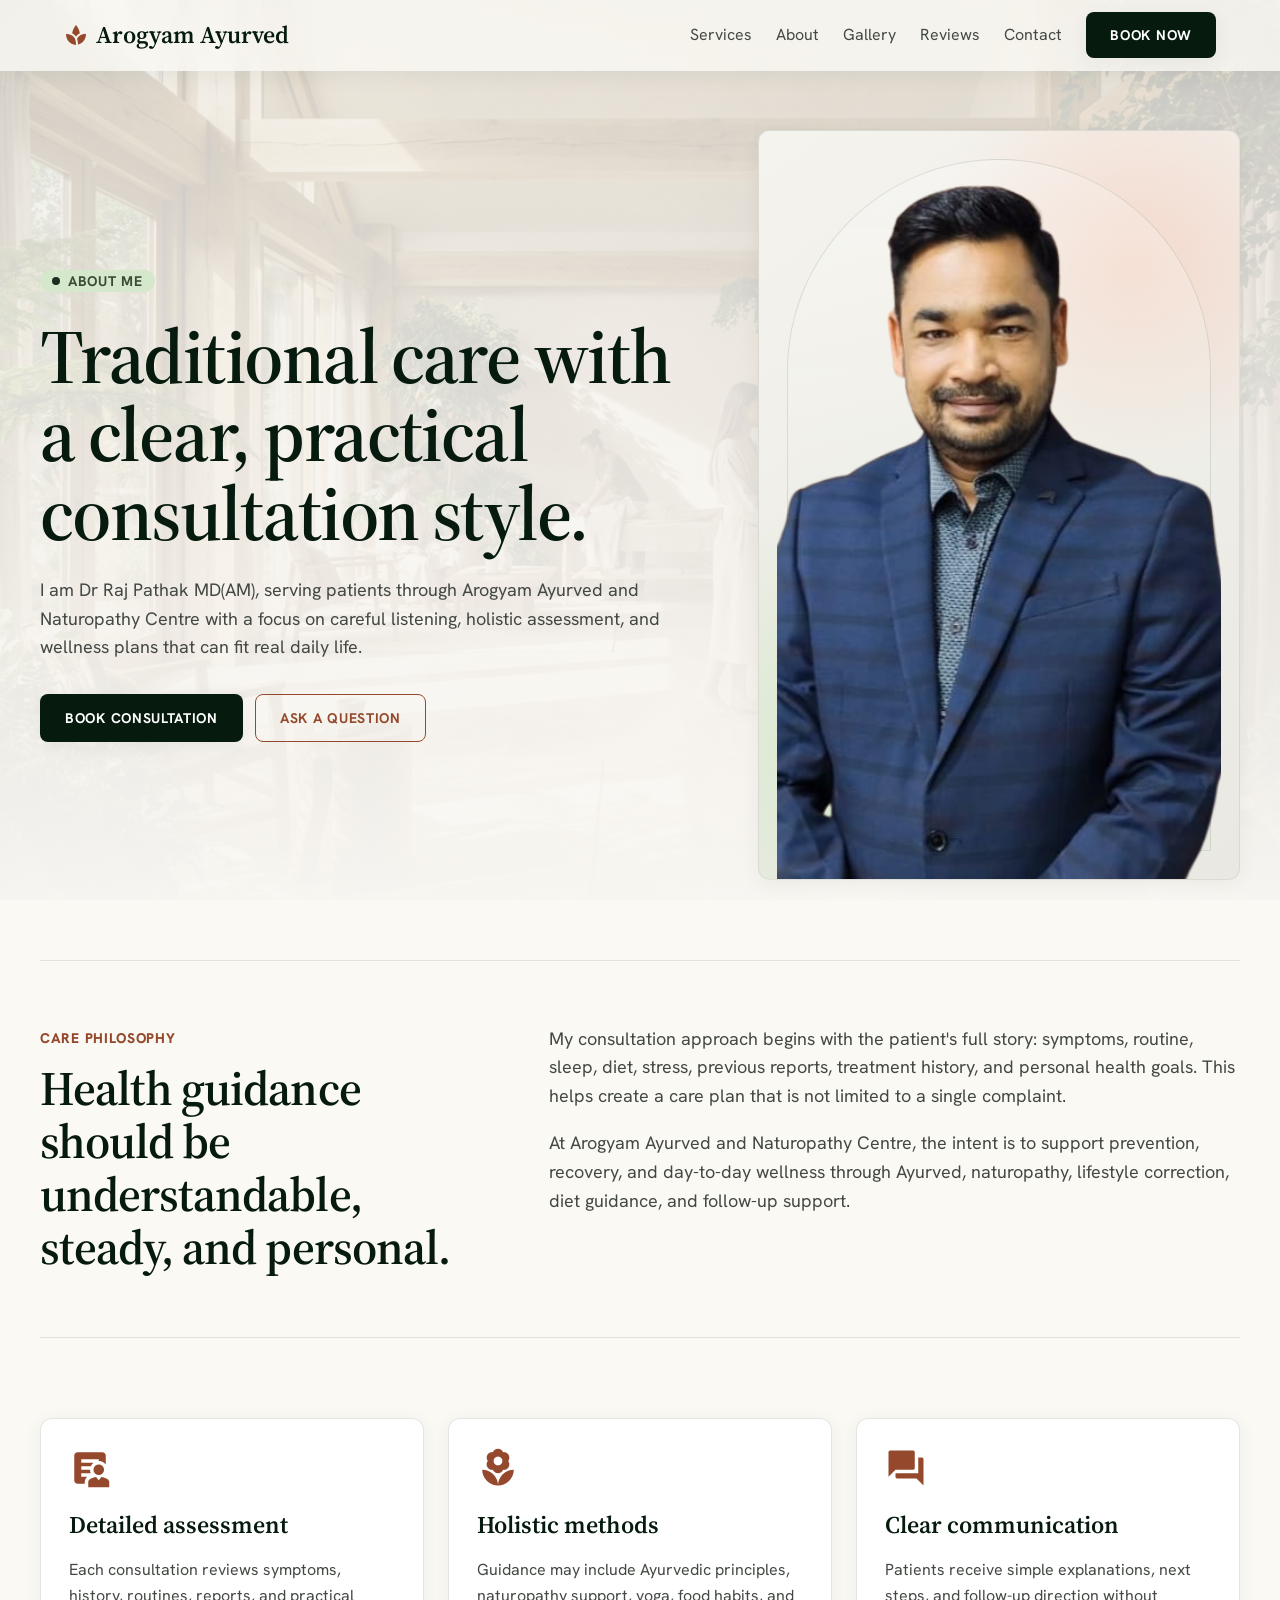
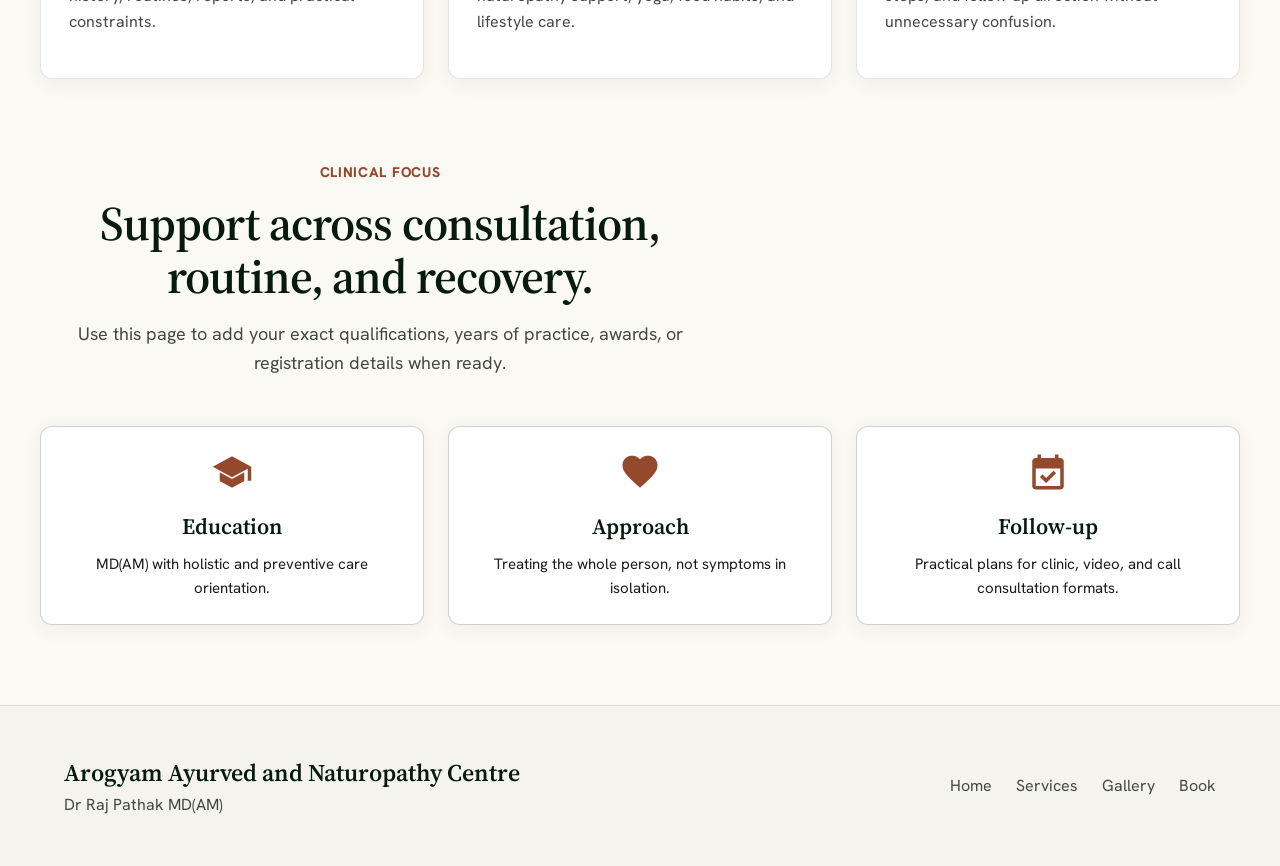
==== about-me.html @ 29e3ee37 "initial commit" ====
<!doctype html>
<html lang="en">
  <head>
    <meta charset="UTF-8" />
    <meta name="viewport" content="width=device-width, initial-scale=1.0" />
    <meta name="description" content="About Dr Raj Pathak MD(AM), consultation approach, and care philosophy at Arogyam Ayurved and Naturopathy Centre." />
    <title>About Me | Arogyam Ayurved and Naturopathy Centre</title>
    <link rel="preconnect" href="https://fonts.googleapis.com" />
    <link rel="preconnect" href="https://fonts.gstatic.com" crossorigin />
    <link href="https://fonts.googleapis.com/css2?family=Hanken+Grotesk:wght@400;600;700;800&family=Source+Serif+4:opsz,wght@8..60,500;8..60,600&display=swap" rel="stylesheet" />
    <link href="https://fonts.googleapis.com/css2?family=Material+Symbols+Outlined:wght,FILL@100..700,0..1&display=swap" rel="stylesheet" />
    <link rel="stylesheet" href="styles.css" />
  </head>
  <body>
    <div class="shader-bg" aria-hidden="true">
      <canvas id="shader-canvas"></canvas>
    </div>

    <header class="site-header" data-header>
      <a class="brand" href="index.html">
        <span class="material-symbols-outlined brand-icon">spa</span>
        <span>Arogyam Ayurved</span>
      </a>
      <button class="nav-toggle" type="button" aria-label="Open navigation" aria-expanded="false" data-nav-toggle>
        <span class="material-symbols-outlined">menu</span>
      </button>
      <nav class="site-nav" data-nav>
        <a href="index.html#services">Services</a>
        <a href="about-me.html">About</a>
        <a href="gallery.html">Gallery</a>
        <a href="index.html#reviews">Reviews</a>
        <a href="index.html#contact">Contact</a>
        <a class="nav-cta" href="consultation.html">Book Now</a>
      </nav>
    </header>

    <main>
      <section class="about-page-hero section-shell reveal">
        <div class="about-page-copy">
          <span class="chip"><span></span>About me</span>
          <h1>Traditional care with a clear, practical consultation style.</h1>
          <p>
            I am Dr Raj Pathak MD(AM), serving patients through Arogyam Ayurved and Naturopathy Centre with
            a focus on careful listening, holistic assessment, and wellness plans that can fit real daily life.
          </p>
          <div class="action-row">
            <a class="btn btn-primary" href="consultation.html">Book Consultation</a>
            <a class="btn btn-secondary" href="index.html#contact">Ask a Question</a>
          </div>
        </div>
        <div class="about-photo soft-glow">
          <img src="assets/dr-raj-pathak_placeholder.png" alt="Dr Raj Pathak MD(AM)" />
        </div>
      </section>

      <section class="section-shell about-story reveal">
        <div>
          <span class="eyebrow">Care philosophy</span>
          <h2>Health guidance should be understandable, steady, and personal.</h2>
        </div>
        <div class="story-copy">
          <p>
            My consultation approach begins with the patient's full story: symptoms, routine, sleep, diet,
            stress, previous reports, treatment history, and personal health goals. This helps create a
            care plan that is not limited to a single complaint.
          </p>
          <p>
            At Arogyam Ayurved and Naturopathy Centre, the intent is to support prevention, recovery,
            and day-to-day wellness through Ayurved, naturopathy, lifestyle correction, diet guidance,
            and follow-up support.
          </p>
        </div>
      </section>

      <section class="section-shell values-grid">
        <article class="value-card reveal delay-1">
          <span class="material-symbols-outlined">clinical_notes</span>
          <h3>Detailed assessment</h3>
          <p>Each consultation reviews symptoms, history, routines, reports, and practical constraints.</p>
        </article>
        <article class="value-card reveal delay-2">
          <span class="material-symbols-outlined">local_florist</span>
          <h3>Holistic methods</h3>
          <p>Guidance may include Ayurvedic principles, naturopathy support, yoga, food habits, and lifestyle care.</p>
        </article>
        <article class="value-card reveal delay-3">
          <span class="material-symbols-outlined">forum</span>
          <h3>Clear communication</h3>
          <p>Patients receive simple explanations, next steps, and follow-up direction without unnecessary confusion.</p>
        </article>
      </section>

      <section class="section-shell about-credentials reveal">
        <div class="section-heading">
          <span class="eyebrow">Clinical focus</span>
          <h2>Support across consultation, routine, and recovery.</h2>
          <p>Use this page to add your exact qualifications, years of practice, awards, or registration details when ready.</p>
        </div>
        <div class="credential-grid">
          <div>
            <span class="material-symbols-outlined">school</span>
            <strong>Education</strong>
            <p>MD(AM) with holistic and preventive care orientation.</p>
          </div>
          <div>
            <span class="material-symbols-outlined">favorite</span>
            <strong>Approach</strong>
            <p>Treating the whole person, not symptoms in isolation.</p>
          </div>
          <div>
            <span class="material-symbols-outlined">event_available</span>
            <strong>Follow-up</strong>
            <p>Practical plans for clinic, video, and call consultation formats.</p>
          </div>
        </div>
      </section>
    </main>

    <footer class="site-footer">
      <div>
        <strong>Arogyam Ayurved and Naturopathy Centre</strong>
        <span>Dr Raj Pathak MD(AM)</span>
      </div>
      <nav>
        <a href="index.html">Home</a>
        <a href="index.html#services">Services</a>
        <a href="gallery.html">Gallery</a>
        <a href="consultation.html">Book</a>
      </nav>
    </footer>

    <script src="script.js"></script>
  </body>
</html>
---- styles.css ----
:root {
  --surface: #fbf9f4;
  --surface-container-lowest: #ffffff;
  --surface-container-low: #f5f3ee;
  --surface-container: #f0eee9;
  --surface-container-high: #eae8e3;
  --surface-variant: #e4e2dd;
  --on-surface: #1b1c19;
  --on-surface-variant: #434843;
  --outline: #737973;
  --outline-variant: #c3c8c1;
  --primary: #061b0e;
  --primary-container: #1b3022;
  --on-primary: #ffffff;
  --surface-tint: #4d6453;
  --secondary: #94492c;
  --secondary-container: #fe9d7a;
  --tertiary: #0c1a09;
  --tertiary-fixed: #d5e8cb;
  --shadow-glow: 0 4px 20px rgba(27, 48, 34, 0.06);
  --container: 1200px;
  --gutter: 24px;
}

* {
  box-sizing: border-box;
}

html {
  scroll-behavior: smooth;
}

body {
  min-height: 100vh;
  margin: 0;
  color: var(--on-surface);
  background: var(--surface);
  font-family: "Hanken Grotesk", ui-sans-serif, system-ui, -apple-system, BlinkMacSystemFont, "Segoe UI", sans-serif;
  font-size: 16px;
  line-height: 1.6;
  overflow-x: hidden;
}

body::before {
  content: "";
  position: fixed;
  inset: 0;
  z-index: -2;
  background:
    linear-gradient(180deg, rgba(251, 249, 244, 0.78), rgba(251, 249, 244, 0.98)),
    linear-gradient(90deg, rgba(6, 27, 14, 0.16), rgba(148, 73, 44, 0.08)),
    url("stitch_holistic_ayurvedic_wellness_portal/a_wide_angle_cinematic_photograph_of_a_luxury_ayurvedic_and_naturopathic_clinic/screen.png") center / cover no-repeat;
  filter: saturate(0.9);
}

img {
  display: block;
  max-width: 100%;
}

a {
  color: inherit;
  text-decoration: none;
}

button,
input,
select,
textarea {
  font: inherit;
}

.material-symbols-outlined {
  font-variation-settings: "FILL" 0, "wght" 400, "GRAD" 0, "opsz" 24;
}

.shader-bg {
  position: fixed;
  inset: 0;
  z-index: -3;
  opacity: 0.2;
  pointer-events: none;
  mix-blend-mode: multiply;
}

.shader-bg canvas {
  width: 100%;
  height: 100%;
  display: block;
}

.soft-glow {
  box-shadow: var(--shadow-glow);
}

.site-header {
  position: fixed;
  top: 0;
  left: 0;
  right: 0;
  z-index: 50;
  display: flex;
  align-items: center;
  justify-content: space-between;
  gap: 24px;
  padding: 12px max(24px, calc((100vw - var(--container)) / 2 + 24px));
  border-bottom: 1px solid transparent;
  background: rgba(251, 249, 244, 0.8);
  box-shadow: var(--shadow-glow);
  backdrop-filter: blur(14px);
  transition: background 220ms ease, border-color 220ms ease;
}

.site-header.scrolled {
  border-color: rgba(195, 200, 193, 0.45);
  background: rgba(251, 249, 244, 0.95);
}

.brand {
  display: inline-flex;
  align-items: center;
  gap: 8px;
  color: var(--primary);
  font-family: "Source Serif 4", serif;
  font-size: 24px;
  font-weight: 600;
  line-height: 1.4;
}

.brand-icon {
  color: var(--secondary);
  font-variation-settings: "FILL" 1, "wght" 400, "GRAD" 0, "opsz" 24;
}

.site-nav {
  display: flex;
  align-items: center;
  gap: 24px;
}

.site-nav a {
  color: var(--on-surface-variant);
  padding: 4px 0;
  transition: color 180ms ease, transform 180ms ease;
}

.site-nav a:hover {
  color: var(--primary);
  transform: translateY(-1px);
}

.site-nav .nav-cta {
  padding: 12px 24px;
  border-radius: 8px;
  color: var(--on-primary);
  background: var(--primary);
  font-size: 14px;
  font-weight: 700;
  letter-spacing: 0.05em;
  text-transform: uppercase;
  box-shadow: var(--shadow-glow);
}

.site-nav .nav-cta:hover {
  color: var(--on-primary);
  background: var(--surface-tint);
}

.nav-toggle {
  display: none;
  border: 0;
  color: var(--primary);
  background: transparent;
  cursor: pointer;
}

.section-shell {
  width: min(var(--container), calc(100% - 48px));
  margin: 0 auto;
}

.hero {
  display: grid;
  grid-template-columns: minmax(0, 0.9fr) minmax(360px, 1.1fr);
  gap: 48px;
  align-items: center;
  min-height: 100vh;
  padding: 120px 0 80px;
}

.hero-copy {
  max-width: 620px;
}

.chip {
  display: inline-flex;
  align-items: center;
  gap: 8px;
  padding: 4px 12px;
  border-radius: 9999px;
  color: #3b4b36;
  background: var(--tertiary-fixed);
  font-size: 14px;
  font-weight: 700;
  letter-spacing: 0.05em;
  line-height: 1;
  text-transform: uppercase;
}

.chip span {
  width: 8px;
  height: 8px;
  border-radius: 9999px;
  background: var(--primary-container);
}

h1,
h2,
h3 {
  margin: 0;
  color: var(--primary);
  font-family: "Source Serif 4", serif;
  font-weight: 600;
}

h1 {
  margin-top: 24px;
  font-size: clamp(3.2rem, 6vw, 5.75rem);
  line-height: 1.02;
  letter-spacing: -0.02em;
}

h2 {
  font-size: clamp(2.25rem, 4vw, 3rem);
  line-height: 1.1;
  letter-spacing: -0.02em;
}

h3 {
  font-size: 24px;
  line-height: 1.35;
}

.hero p,
.section-heading p,
.intro-panel p,
.about-content p,
.cta-panel p,
.consultation-hero p,
.booking-card p,
.service-body p,
.doctor-card span {
  color: var(--on-surface-variant);
}

.hero p,
.consultation-hero p {
  max-width: 640px;
  margin: 24px 0 0;
  font-size: 18px;
}

.action-row {
  display: flex;
  flex-wrap: wrap;
  gap: 12px;
  margin-top: 32px;
}

.btn,
.booking-card button {
  display: inline-flex;
  align-items: center;
  justify-content: center;
  min-height: 48px;
  padding: 12px 24px;
  border: 1px solid transparent;
  border-radius: 8px;
  cursor: pointer;
  font-size: 14px;
  font-weight: 700;
  letter-spacing: 0.05em;
  line-height: 1;
  text-transform: uppercase;
  transition: transform 180ms ease, background 180ms ease, color 180ms ease, border-color 180ms ease;
}

.btn:hover,
.booking-card button:hover {
  transform: translateY(-2px);
}

.btn-primary {
  color: var(--on-primary);
  background: var(--primary);
  box-shadow: var(--shadow-glow);
}

.btn-primary:hover {
  background: var(--surface-tint);
}

.btn-secondary {
  color: var(--secondary);
  border-color: var(--secondary);
  background: transparent;
}

.btn-secondary:hover {
  color: var(--on-primary);
  background: var(--secondary);
}

.hero-photo,
.about-photo {
  position: relative;
  overflow: hidden;
  border: 1px solid rgba(195, 200, 193, 0.45);
  border-radius: 12px;
  background:
    radial-gradient(circle at 78% 18%, rgba(254, 157, 122, 0.28), transparent 13rem),
    radial-gradient(circle at 18% 82%, rgba(213, 232, 203, 0.85), transparent 16rem),
    linear-gradient(145deg, var(--surface-container-low), var(--surface-container-high));
}

.hero-photo {
  min-height: 650px;
}

.hero-photo::before,
.about-photo::before {
  content: "";
  position: absolute;
  inset: 28px;
  border: 1px solid rgba(77, 100, 83, 0.16);
  border-radius: 9999px 9999px 12px 12px;
  background: linear-gradient(180deg, rgba(255, 255, 255, 0.24), rgba(213, 232, 203, 0.22));
}

.hero-photo img,
.about-photo img {
  width: 100%;
  height: 100%;
  object-fit: cover;
}

.hero-photo img {
  position: absolute;
  inset: 0;
  z-index: 1;
  object-fit: contain;
  object-position: center bottom;
  padding: 22px 18px 0;
}

.photo-note {
  z-index: 2;
  position: absolute;
  left: 24px;
  right: 24px;
  bottom: 24px;
  display: flex;
  justify-content: space-between;
  gap: 16px;
  padding: 16px;
  border: 1px solid rgba(195, 200, 193, 0.55);
  border-radius: 12px;
  background: rgba(251, 249, 244, 0.88);
  backdrop-filter: blur(12px);
}

.photo-note strong,
.photo-note span {
  display: block;
}

.photo-note span {
  color: var(--on-surface-variant);
}

.intro-panel,
.care-path,
.cta-panel {
  padding: 48px;
  border: 1px solid rgba(195, 200, 193, 0.5);
  border-radius: 24px;
  background: var(--surface-container-low);
  text-align: center;
  box-shadow: var(--shadow-glow);
}

.care-path {
  display: grid;
  grid-template-columns: 0.8fr 1.2fr;
  gap: 48px;
  align-items: center;
  text-align: left;
}

.care-path h2 {
  margin-top: 12px;
}

.path-steps {
  display: grid;
  grid-template-columns: repeat(3, minmax(0, 1fr));
  gap: 12px;
}

.path-steps article {
  min-height: 190px;
  padding: 24px;
  border: 1px solid rgba(195, 200, 193, 0.5);
  border-radius: 16px;
  background: var(--surface-container-lowest);
}

.path-steps span {
  color: var(--secondary);
  font-size: 14px;
  font-weight: 800;
  letter-spacing: 0.05em;
}

.path-steps strong {
  display: block;
  margin-top: 28px;
  color: var(--primary);
  font-family: "Source Serif 4", serif;
  font-size: 24px;
  font-weight: 600;
}

.path-steps p {
  margin: 8px 0 0;
  color: var(--on-surface-variant);
}

.intro-panel .material-symbols-outlined,
.cta-panel .material-symbols-outlined {
  color: var(--primary);
  font-size: 36px;
  opacity: 0.45;
}

.intro-panel h2,
.cta-panel h2 {
  max-width: 760px;
  margin: 16px auto 12px;
}

.intro-panel p,
.cta-panel p {
  max-width: 620px;
  margin: 0 auto;
  font-size: 18px;
}

.services-section,
.about-grid,
.about-window,
.gallery-section,
.reviews-section {
  padding: 80px 0;
}

.section-heading {
  max-width: 680px;
  margin-bottom: 48px;
  text-align: center;
}

.services-section .section-heading,
.gallery-section .section-heading {
  margin-left: auto;
  margin-right: auto;
}

.eyebrow,
.service-body span {
  display: inline-block;
  color: var(--secondary);
  font-size: 14px;
  font-weight: 800;
  letter-spacing: 0.05em;
  line-height: 1;
  text-transform: uppercase;
}

.section-heading h2 {
  margin-top: 12px;
}

.section-heading p {
  margin: 18px auto 0;
  font-size: 18px;
}

.services-grid {
  display: grid;
  grid-template-columns: repeat(3, minmax(0, 1fr));
  gap: 24px;
}

.service-card {
  display: flex;
  min-height: 100%;
  overflow: hidden;
  flex-direction: column;
  border: 1px solid rgba(12, 26, 9, 0.2);
  border-radius: 12px;
  background: var(--surface-container-lowest);
  box-shadow: var(--shadow-glow);
  transition: transform 300ms ease, box-shadow 300ms ease;
}

.service-card:hover {
  transform: translateY(-6px);
  box-shadow: 0 18px 40px rgba(27, 48, 34, 0.1);
}

.service-image {
  position: relative;
  width: 100%;
  aspect-ratio: 4 / 5;
  overflow: hidden;
  background: var(--surface-variant);
}

.service-image img,
.gallery-item img {
  width: 100%;
  height: 100%;
  object-fit: cover;
  transition: transform 700ms ease;
}

.service-card:hover .service-image img,
.gallery-item:hover img {
  transform: scale(1.045);
}

.service-body {
  display: flex;
  flex: 1;
  flex-direction: column;
  padding: 24px;
}

.service-body h3 {
  margin-top: 8px;
  margin-bottom: 12px;
}

.service-body p {
  flex: 1;
  margin: 0 0 24px;
}

.service-body a {
  display: inline-flex;
  align-items: center;
  gap: 4px;
  color: var(--primary-container);
  font-size: 14px;
  font-weight: 800;
  letter-spacing: 0.05em;
  text-transform: uppercase;
  transition: color 180ms ease;
}

.service-body a:hover {
  color: var(--secondary);
}

.about-grid {
  display: grid;
  grid-template-columns: minmax(280px, 0.78fr) minmax(0, 1.22fr);
  gap: 48px;
  align-items: center;
}

.about-window {
  display: grid;
  grid-template-columns: minmax(260px, 0.55fr) minmax(0, 1fr);
  gap: 32px;
  align-items: stretch;
}

.about-photo {
  min-height: 600px;
}

.about-window-photo {
  min-height: 420px;
}

.about-photo img {
  position: relative;
  z-index: 1;
  object-fit: contain;
  object-position: center bottom;
  padding: 28px 18px 0;
}

.about-content h2 {
  margin: 12px 0 18px;
}

.about-window-card {
  display: flex;
  flex-direction: column;
  justify-content: center;
  padding: 40px;
  border: 1px solid rgba(195, 200, 193, 0.45);
  border-radius: 12px;
  background: var(--surface-container-lowest);
  box-shadow: var(--shadow-glow);
}

.about-window-card h2 {
  margin: 12px 0 18px;
}

.about-window-card p,
.about-window-card h3,
.gallery-preview-copy p,
.review-card p,
.about-page-copy p,
.story-copy p,
.value-card p,
.gallery-page-hero p {
  color: var(--on-surface-variant);
}

.about-window-points {
  display: grid;
  gap: 12px;
  margin: 8px 0 28px;
}

.about-window-points span {
  display: inline-flex;
  align-items: center;
  gap: 10px;
  color: var(--primary);
  font-weight: 700;
}

.about-window-points .material-symbols-outlined {
  color: var(--secondary);
}

.credential-grid {
  display: grid;
  grid-template-columns: repeat(3, minmax(0, 1fr));
  gap: 24px;
  margin-top: 32px;
}

.credential-grid div {
  padding: 24px;
  border: 1px solid rgba(12, 26, 9, 0.2);
  border-radius: 12px;
  background: var(--surface-container-lowest);
  text-align: center;
  box-shadow: var(--shadow-glow);
}

.credential-grid .material-symbols-outlined {
  color: var(--secondary);
  font-size: 42px;
  font-variation-settings: "FILL" 1, "wght" 400, "GRAD" 0, "opsz" 24;
}

.credential-grid strong {
  display: block;
  margin: 8px 0;
  color: var(--primary);
  font-family: "Source Serif 4", serif;
  font-size: 22px;
  font-weight: 600;
}

.credential-grid p {
  margin: 0;
  font-size: 15px;
}

.gallery-grid {
  display: grid;
  grid-template-columns: repeat(12, 1fr);
  grid-auto-rows: 250px;
  gap: 12px;
}

.gallery-preview {
  display: grid;
  grid-template-columns: minmax(0, 1.25fr) minmax(300px, 0.75fr);
  gap: 24px;
  align-items: stretch;
}

.gallery-preview-copy {
  display: flex;
  min-height: 100%;
  flex-direction: column;
  justify-content: center;
  padding: 32px;
  border: 1px solid rgba(195, 200, 193, 0.45);
  border-radius: 12px;
  background: var(--surface-container-lowest);
  box-shadow: var(--shadow-glow);
}

.gallery-preview-copy h3 {
  margin-top: 12px;
}

.slideshow {
  position: relative;
  min-height: 460px;
  overflow: hidden;
  border: 1px solid rgba(195, 200, 193, 0.45);
  border-radius: 12px;
  background: var(--surface-container);
  box-shadow: var(--shadow-glow);
}

.slideshow.large {
  min-height: 620px;
}

.slide {
  position: absolute;
  inset: 0;
  margin: 0;
  opacity: 0;
  transition: opacity 450ms ease;
}

.slide.active {
  opacity: 1;
  z-index: 1;
}

.slide img {
  width: 100%;
  height: 100%;
  object-fit: cover;
}

.slide figcaption {
  position: absolute;
  left: 20px;
  bottom: 20px;
  z-index: 2;
  padding: 8px 14px;
  border-radius: 9999px;
  color: var(--secondary);
  background: rgba(251, 249, 244, 0.92);
  font-size: 14px;
  font-weight: 800;
  letter-spacing: 0.05em;
  text-transform: uppercase;
  backdrop-filter: blur(10px);
}

.slide-controls {
  position: absolute;
  right: 18px;
  bottom: 18px;
  z-index: 3;
  display: flex;
  gap: 8px;
}

.slide-controls button {
  display: inline-flex;
  width: 44px;
  height: 44px;
  align-items: center;
  justify-content: center;
  border: 1px solid rgba(195, 200, 193, 0.62);
  border-radius: 9999px;
  color: var(--primary);
  background: rgba(251, 249, 244, 0.92);
  cursor: pointer;
  transition: transform 180ms ease, background 180ms ease;
}

.slide-controls button:hover {
  transform: translateY(-2px);
  background: var(--tertiary-fixed);
}

.reviews-section {
  padding-top: 0;
}

.reviews-grid {
  display: grid;
  grid-template-columns: repeat(3, minmax(0, 1fr));
  gap: 24px;
}

.review-card,
.value-card {
  padding: 28px;
  border: 1px solid rgba(195, 200, 193, 0.45);
  border-radius: 12px;
  background: var(--surface-container-lowest);
  box-shadow: var(--shadow-glow);
}

.review-stars {
  color: var(--secondary);
  font-size: 20px;
  letter-spacing: 0.08em;
}

.review-card p {
  min-height: 96px;
  margin: 16px 0;
  font-size: 18px;
}

.review-card strong {
  color: var(--primary);
  font-family: "Source Serif 4", serif;
  font-size: 20px;
  font-weight: 600;
}

.review-meta {
  display: grid;
  gap: 2px;
}

.review-meta span,
.review-meta a {
  color: var(--on-surface-variant);
  font-size: 14px;
}

.review-meta a {
  width: fit-content;
  color: var(--secondary);
  font-weight: 800;
  text-decoration: underline;
  text-underline-offset: 3px;
}

.social-icon {
  width: 24px;
  height: 24px;
  flex: 0 0 auto;
  fill: none;
  stroke: var(--secondary);
  stroke-linecap: round;
  stroke-linejoin: round;
  stroke-width: 1.8;
}

.about-page-hero {
  display: grid;
  grid-template-columns: minmax(0, 1fr) minmax(320px, 0.72fr);
  gap: 48px;
  align-items: center;
  min-height: 100vh;
  padding: 130px 0 80px;
}

.about-page-copy p,
.gallery-page-hero p {
  max-width: 680px;
  margin: 24px 0 0;
  font-size: 18px;
}

.about-story {
  display: grid;
  grid-template-columns: minmax(0, 0.8fr) minmax(0, 1.2fr);
  gap: 48px;
  padding: 64px 0;
  border-top: 1px solid rgba(195, 200, 193, 0.45);
  border-bottom: 1px solid rgba(195, 200, 193, 0.45);
}

.about-story h2 {
  margin-top: 12px;
}

.story-copy p {
  margin-top: 0;
  font-size: 18px;
}

.values-grid {
  display: grid;
  grid-template-columns: repeat(3, minmax(0, 1fr));
  gap: 24px;
  padding: 80px 0;
}

.value-card .material-symbols-outlined {
  color: var(--secondary);
  font-size: 42px;
  font-variation-settings: "FILL" 1, "wght" 400, "GRAD" 0, "opsz" 24;
}

.value-card h3 {
  margin-top: 12px;
}

.about-credentials {
  padding-bottom: 80px;
}

.gallery-page-hero {
  max-width: 880px;
  padding: 150px 0 56px;
}

.gallery-feature,
.gallery-grid-section {
  padding-bottom: 80px;
}

.gallery-item {
  position: relative;
  grid-column: span 4;
  min-height: 250px;
  margin: 0;
  overflow: hidden;
  border-radius: 12px;
  background: var(--surface-container);
  box-shadow: var(--shadow-glow);
}

.gallery-item.wide {
  grid-column: span 8;
}

.gallery-item figcaption {
  position: absolute;
  left: 16px;
  bottom: 16px;
  padding: 6px 12px;
  border-radius: 9999px;
  color: var(--secondary);
  background: rgba(251, 249, 244, 0.9);
  font-size: 14px;
  font-weight: 800;
  letter-spacing: 0.05em;
  text-transform: uppercase;
  backdrop-filter: blur(10px);
}

.cta-panel {
  margin-bottom: 80px;
}

.cta-panel .btn {
  margin-top: 28px;
}

.contact-section {
  display: grid;
  grid-template-columns: minmax(0, 0.9fr) minmax(320px, 1.1fr);
  gap: 48px;
  align-items: start;
  padding: 0 0 80px;
}

.contact-section h2 {
  margin-top: 12px;
}

.contact-section p {
  max-width: 520px;
  color: var(--on-surface-variant);
  font-size: 18px;
}

.contact-methods {
  display: grid;
  gap: 12px;
  margin-top: 32px;
}

.contact-methods a {
  display: inline-flex;
  align-items: center;
  gap: 10px;
  color: var(--primary);
  font-weight: 700;
}

.contact-methods .material-symbols-outlined {
  color: var(--secondary);
}

.contact-form {
  display: grid;
  gap: 20px;
  padding: 32px;
  border: 1px solid rgba(195, 200, 193, 0.45);
  border-radius: 12px;
  background: var(--surface-container-lowest);
  box-shadow: var(--shadow-glow);
}

.contact-form .btn {
  width: fit-content;
}

.service-detail {
  display: grid;
  grid-template-columns: minmax(0, 0.95fr) minmax(360px, 1.05fr);
  gap: 48px;
  align-items: center;
  min-height: calc(100vh - 120px);
  padding: 140px 0 80px;
}

.service-detail-copy p {
  max-width: 620px;
  color: var(--on-surface-variant);
  font-size: 18px;
}

.service-detail-copy ul {
  display: grid;
  gap: 12px;
  margin: 32px 0;
  padding: 0;
  list-style: none;
}

.service-detail-copy li {
  position: relative;
  padding-left: 28px;
  color: var(--on-surface-variant);
}

.service-detail-copy li::before {
  content: "";
  position: absolute;
  left: 0;
  top: 0.65em;
  width: 10px;
  height: 10px;
  border-radius: 9999px;
  background: var(--secondary);
}

.service-detail-image {
  min-height: 620px;
  overflow: hidden;
  border: 1px solid rgba(195, 200, 193, 0.45);
  border-radius: 12px;
  background: var(--surface-container-low);
}

.service-detail-image img {
  width: 100%;
  height: 100%;
  object-fit: cover;
}

.consultation-hero {
  display: grid;
  grid-template-columns: minmax(0, 1fr) 320px;
  gap: 48px;
  align-items: end;
  padding: 140px 0 48px;
}

.doctor-card {
  overflow: hidden;
  border: 1px solid rgba(195, 200, 193, 0.45);
  border-radius: 12px;
  background: var(--surface-container-lowest);
}

.doctor-card img {
  width: 100%;
  height: 360px;
  object-fit: cover;
  object-position: center top;
}

.doctor-card div {
  padding: 16px;
}

.doctor-card strong,
.doctor-card span {
  display: block;
}

.booking-options {
  display: grid;
  grid-template-columns: repeat(3, minmax(0, 1fr));
  gap: 24px;
  padding-bottom: 48px;
}

.booking-card {
  display: flex;
  flex-direction: column;
  padding: 48px;
  border: 1px solid rgba(195, 200, 193, 0.45);
  border-radius: 12px;
  background: var(--surface-container-lowest);
  box-shadow: var(--shadow-glow);
  transition: transform 300ms ease, border-color 180ms ease;
}

.booking-card:hover,
.booking-card.active {
  transform: translateY(-6px);
  border-color: rgba(148, 73, 44, 0.45);
}

.booking-card > .material-symbols-outlined {
  color: var(--secondary);
  font-size: 44px;
  font-variation-settings: "FILL" 1, "wght" 400, "GRAD" 0, "opsz" 24;
}

.booking-card h2 {
  margin-top: 20px;
  font-size: 32px;
  line-height: 1.25;
}

.booking-card p {
  flex: 1;
  margin: 12px 0 28px;
}

.booking-card button {
  width: 100%;
  color: var(--on-primary);
  background: var(--primary);
}

.booking-card:nth-child(2) button {
  background: var(--secondary);
}

.appointment-form-shell {
  padding-bottom: 80px;
}

.booking-form {
  display: grid;
  gap: 24px;
  max-width: 840px;
  margin: 0 auto;
  padding: 48px;
  border: 1px solid rgba(195, 200, 193, 0.45);
  border-radius: 12px;
  background: var(--surface-container-lowest);
  box-shadow: var(--shadow-glow);
}

.form-header h2 {
  margin-top: 12px;
}

.form-header p {
  margin: 10px 0 0;
  color: var(--on-surface-variant);
}

.selected-service {
  display: inline-flex;
  width: fit-content;
  padding: 8px 12px;
  border-radius: 9999px;
  background: var(--tertiary-fixed);
  color: #3b4b36;
  font-size: 14px;
  font-weight: 800;
}

.form-grid {
  display: grid;
  grid-template-columns: repeat(2, minmax(0, 1fr));
  gap: 24px;
}

label {
  display: grid;
  gap: 8px;
  color: var(--primary);
  font-size: 14px;
  font-weight: 800;
  letter-spacing: 0.05em;
  text-transform: uppercase;
}

input,
select,
textarea {
  width: 100%;
  border: 1px solid var(--outline-variant);
  border-radius: 8px;
  background: var(--surface-container-low);
  color: var(--on-surface);
}

input,
select {
  min-height: 52px;
  padding: 0 14px;
}

textarea {
  min-height: 132px;
  padding: 14px;
  resize: vertical;
}

input:focus,
select:focus,
textarea:focus {
  border-color: var(--surface-tint);
  outline: 3px solid rgba(77, 100, 83, 0.18);
}

.form-status {
  min-height: 24px;
  margin: 0;
  color: var(--secondary);
  font-weight: 800;
}

.form-status a {
  display: inline-flex;
  margin-left: 12px;
  color: var(--primary);
  text-decoration: underline;
  text-underline-offset: 3px;
}

.site-footer {
  position: relative;
  z-index: 1;
  display: flex;
  align-items: center;
  justify-content: space-between;
  gap: 24px;
  padding: 48px max(24px, calc((100vw - var(--container)) / 2 + 24px));
  border-top: 1px solid rgba(195, 200, 193, 0.45);
  background: var(--surface-container-low);
}

.site-footer strong,
.site-footer span {
  display: block;
}

.site-footer strong {
  color: var(--primary);
  font-family: "Source Serif 4", serif;
  font-size: 24px;
  font-weight: 600;
}

.site-footer span,
.site-footer a {
  color: var(--on-surface-variant);
}

.site-footer nav {
  display: flex;
  flex-wrap: wrap;
  gap: 24px;
}

.site-footer a:hover {
  color: var(--secondary);
}

.reveal {
  opacity: 0;
  transform: translateY(30px);
  transition: opacity 800ms cubic-bezier(0.5, 0, 0, 1), transform 800ms cubic-bezier(0.5, 0, 0, 1);
}

.reveal.active {
  opacity: 1;
  transform: translateY(0);
}

.delay-1 {
  transition-delay: 100ms;
}

.delay-2 {
  transition-delay: 200ms;
}

.delay-3 {
  transition-delay: 300ms;
}

.delay-4 {
  transition-delay: 400ms;
}

@media (max-width: 1050px) {
  .hero,
  .about-grid,
  .about-window,
  .about-page-hero,
  .about-story,
  .gallery-preview,
  .consultation-hero,
  .care-path,
  .contact-section,
  .service-detail {
    grid-template-columns: 1fr;
  }

  .hero {
    padding-top: 130px;
  }

  .hero-photo,
  .about-photo {
    min-height: 620px;
  }

  .services-grid,
  .booking-options,
  .reviews-grid,
  .values-grid {
    grid-template-columns: repeat(2, minmax(0, 1fr));
  }

  .credential-grid {
    grid-template-columns: 1fr;
  }
}

@media (max-width: 760px) {
  .site-header {
    padding: 12px 16px;
  }

  .brand {
    font-size: 22px;
  }

  .nav-toggle {
    display: inline-flex;
  }

  .site-nav {
    position: absolute;
    top: calc(100% + 8px);
    right: 16px;
    display: none;
    width: min(320px, calc(100vw - 32px));
    flex-direction: column;
    align-items: stretch;
    gap: 4px;
    padding: 12px;
    border: 1px solid rgba(195, 200, 193, 0.55);
    border-radius: 12px;
    background: var(--surface-container-lowest);
    box-shadow: var(--shadow-glow);
  }

  .site-nav.open {
    display: flex;
  }

  .site-nav a {
    padding: 10px 12px;
  }

  .site-nav .nav-cta {
    justify-content: center;
  }

  .section-shell {
    width: min(var(--container), calc(100% - 32px));
  }

  h1 {
    font-size: 36px;
    line-height: 1.2;
  }

  h2 {
    font-size: 32px;
  }

  .hero,
  .consultation-hero {
    gap: 32px;
  }

  .hero-photo,
  .about-photo {
    min-height: 540px;
  }

  .intro-panel,
  .cta-panel,
  .booking-card,
  .booking-form {
    padding: 24px;
  }

  .services-grid,
  .reviews-grid,
  .values-grid,
  .booking-options,
  .form-grid,
  .path-steps,
  .gallery-preview {
    grid-template-columns: 1fr;
  }

  .services-section,
  .about-grid,
  .about-window,
  .gallery-section,
  .reviews-section {
    padding: 56px 0;
  }

  .about-window-card,
  .gallery-preview-copy {
    padding: 24px;
  }

  .about-page-hero,
  .gallery-page-hero {
    padding-top: 120px;
  }

  .about-story,
  .values-grid,
  .about-credentials,
  .gallery-feature,
  .gallery-grid-section {
    padding-bottom: 56px;
  }

  .gallery-grid {
    grid-template-columns: 1fr;
    grid-auto-rows: 260px;
  }

  .gallery-item,
  .gallery-item.wide {
    grid-column: auto;
  }

  .slideshow,
  .slideshow.large {
    min-height: 360px;
  }

  .photo-note,
  .site-footer {
    flex-direction: column;
    align-items: flex-start;
  }
}
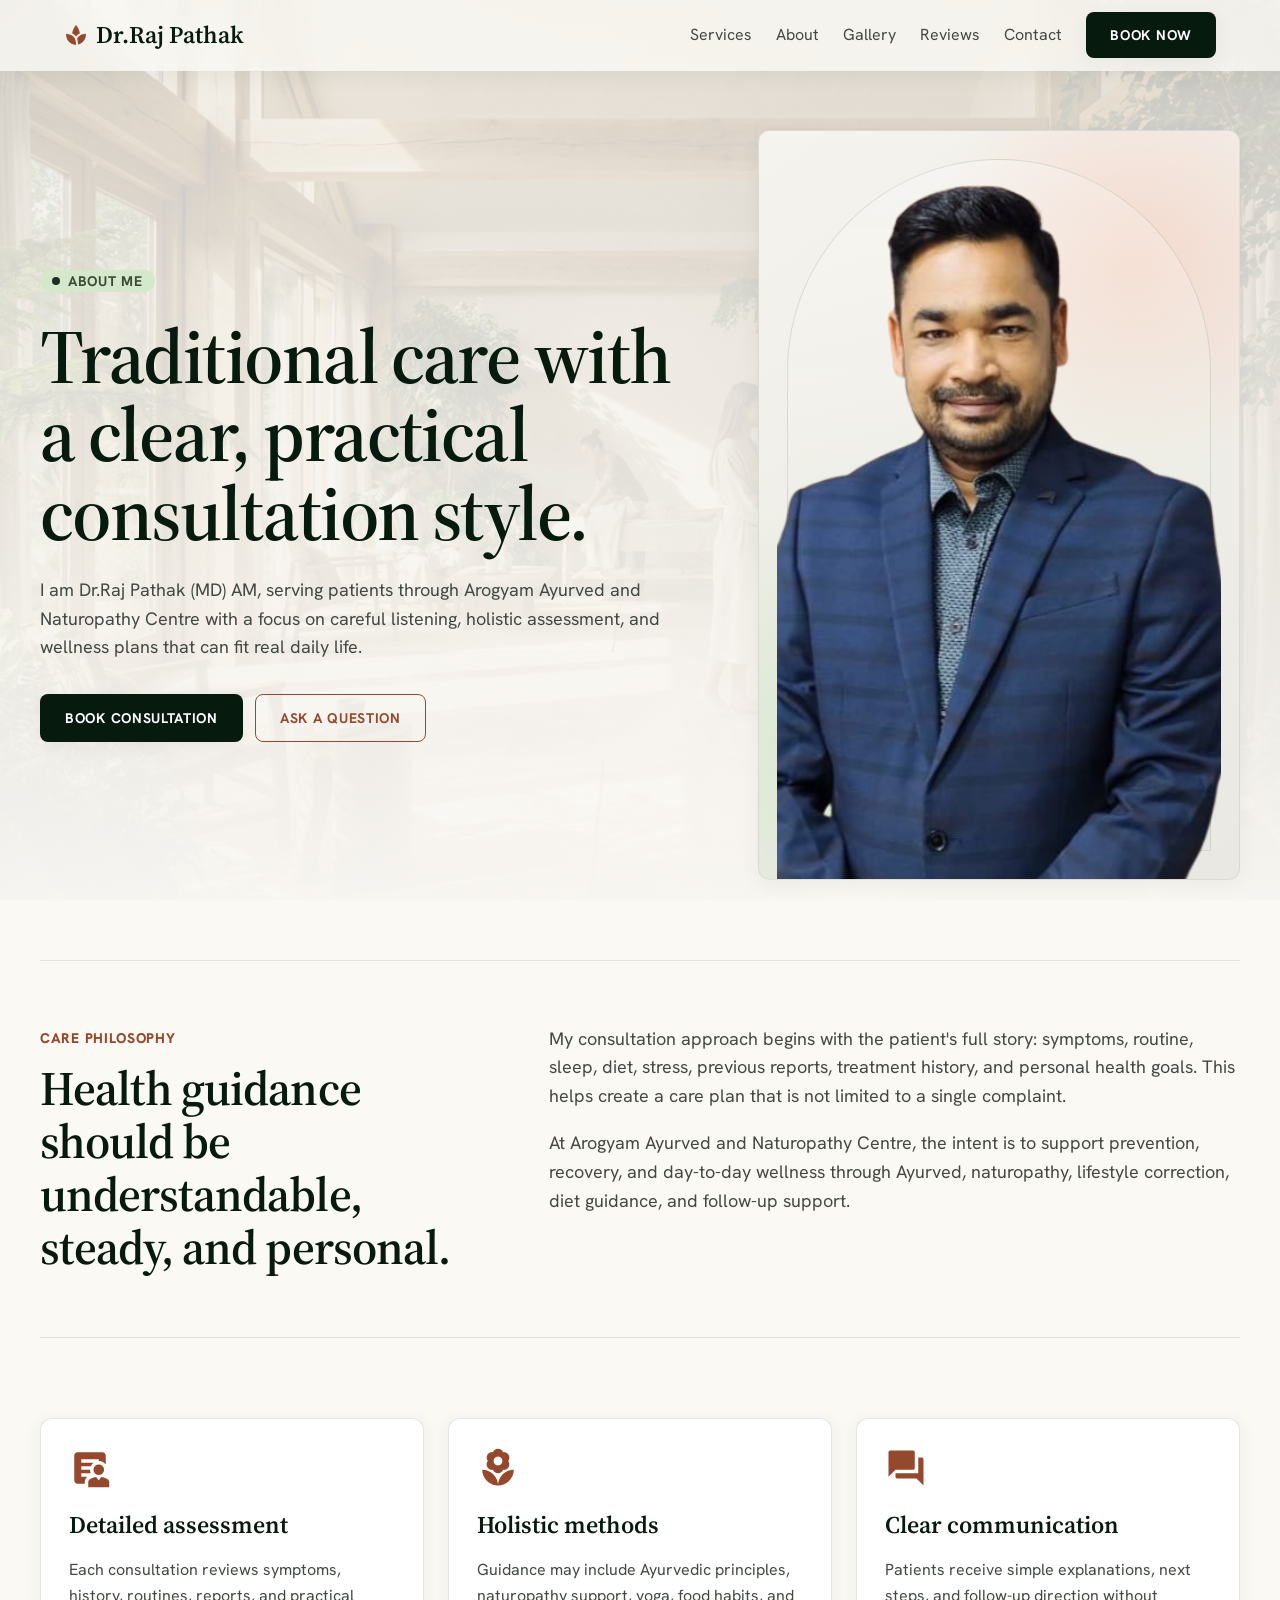
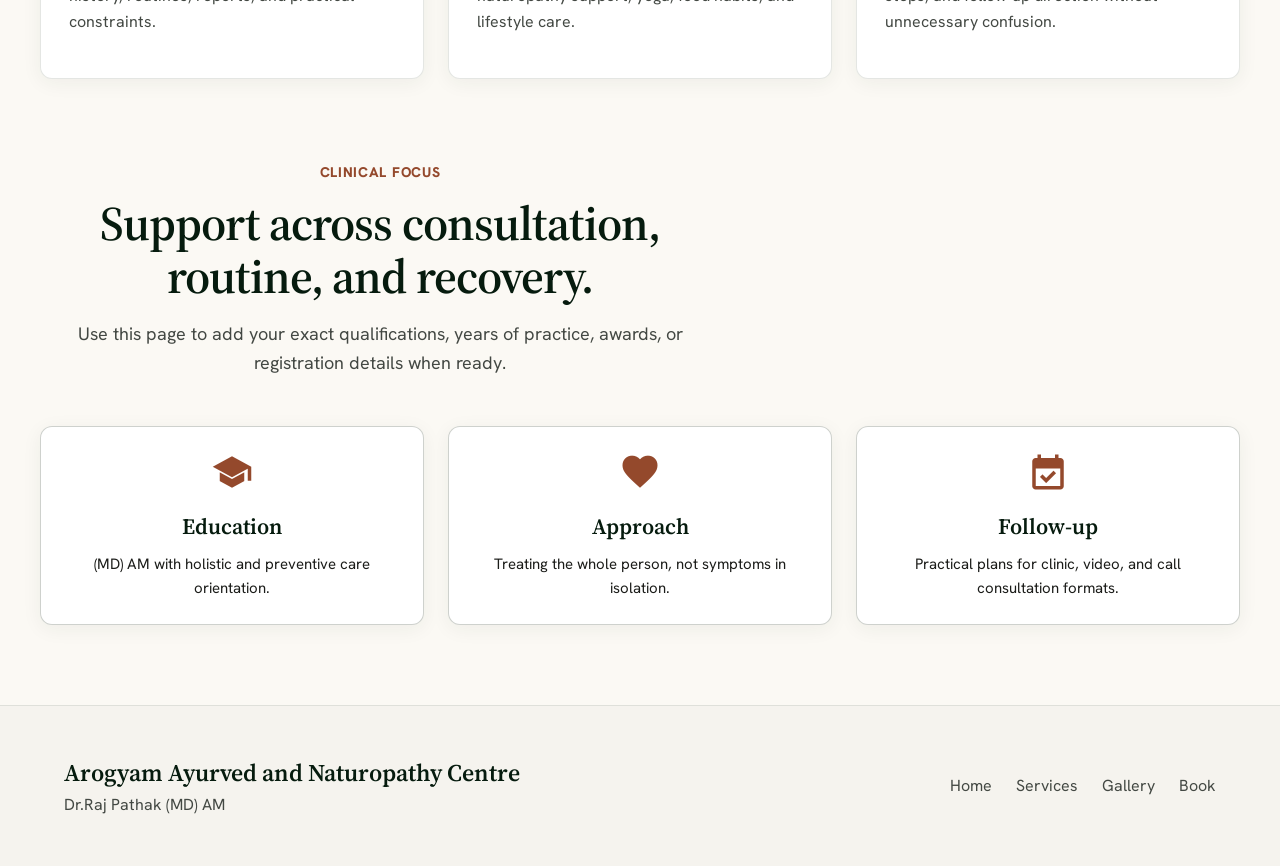
==== commit e9202e84: "some changes" ====
--- a/about-me.html
+++ b/about-me.html
@@ -3,7 +3,7 @@
   <head>
     <meta charset="UTF-8" />
     <meta name="viewport" content="width=device-width, initial-scale=1.0" />
-    <meta name="description" content="About Dr Raj Pathak MD(AM), consultation approach, and care philosophy at Arogyam Ayurved and Naturopathy Centre." />
+    <meta name="description" content="About Dr.Raj Pathak (MD) AM, consultation approach, and care philosophy at Arogyam Ayurved and Naturopathy Centre." />
     <title>About Me | Arogyam Ayurved and Naturopathy Centre</title>
     <link rel="preconnect" href="https://fonts.googleapis.com" />
     <link rel="preconnect" href="https://fonts.gstatic.com" crossorigin />
@@ -19,7 +19,7 @@
     <header class="site-header" data-header>
       <a class="brand" href="index.html">
         <span class="material-symbols-outlined brand-icon">spa</span>
-        <span>Arogyam Ayurved</span>
+        <span>Dr.Raj Pathak</span>
       </a>
       <button class="nav-toggle" type="button" aria-label="Open navigation" aria-expanded="false" data-nav-toggle>
         <span class="material-symbols-outlined">menu</span>
@@ -40,7 +40,7 @@
           <span class="chip"><span></span>About me</span>
           <h1>Traditional care with a clear, practical consultation style.</h1>
           <p>
-            I am Dr Raj Pathak MD(AM), serving patients through Arogyam Ayurved and Naturopathy Centre with
+            I am Dr.Raj Pathak (MD) AM, serving patients through Arogyam Ayurved and Naturopathy Centre with
             a focus on careful listening, holistic assessment, and wellness plans that can fit real daily life.
           </p>
           <div class="action-row">
@@ -49,7 +49,7 @@
           </div>
         </div>
         <div class="about-photo soft-glow">
-          <img src="assets/dr-raj-pathak_placeholder.png" alt="Dr Raj Pathak MD(AM)" />
+          <img src="assets/dr-raj-pathak_placeholder.png" alt="Dr.Raj Pathak (MD) AM" />
         </div>
       </section>
 
@@ -100,7 +100,7 @@
           <div>
             <span class="material-symbols-outlined">school</span>
             <strong>Education</strong>
-            <p>MD(AM) with holistic and preventive care orientation.</p>
+            <p>(MD) AM with holistic and preventive care orientation.</p>
           </div>
           <div>
             <span class="material-symbols-outlined">favorite</span>
@@ -119,7 +119,7 @@
     <footer class="site-footer">
       <div>
         <strong>Arogyam Ayurved and Naturopathy Centre</strong>
-        <span>Dr Raj Pathak MD(AM)</span>
+        <span>Dr.Raj Pathak (MD) AM</span>
       </div>
       <nav>
         <a href="index.html">Home</a>
--- a/styles.css
+++ b/styles.css
@@ -862,6 +862,11 @@
   stroke-width: 1.8;
 }
 
+.social-icon-fill {
+  fill: var(--secondary);
+  stroke: none;
+}
+
 .about-page-hero {
   display: grid;
   grid-template-columns: minmax(0, 1fr) minmax(320px, 0.72fr);
